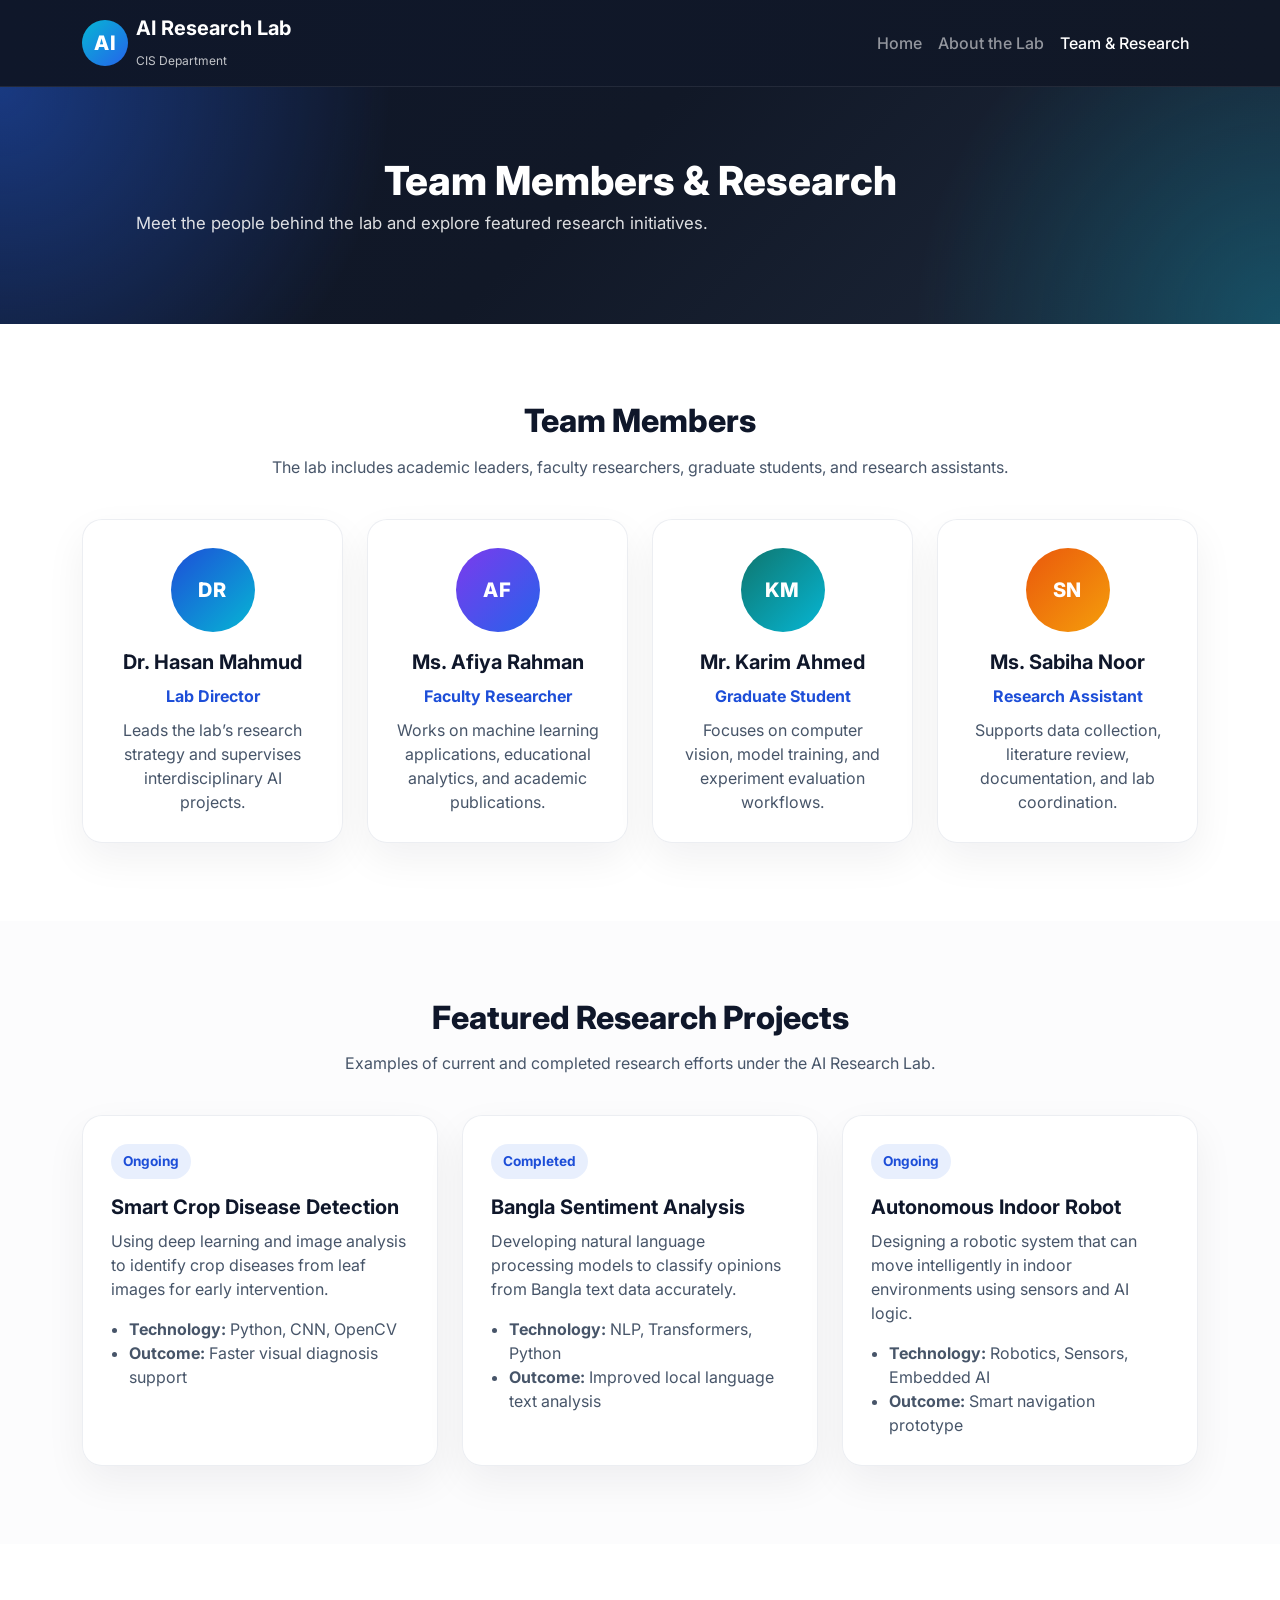
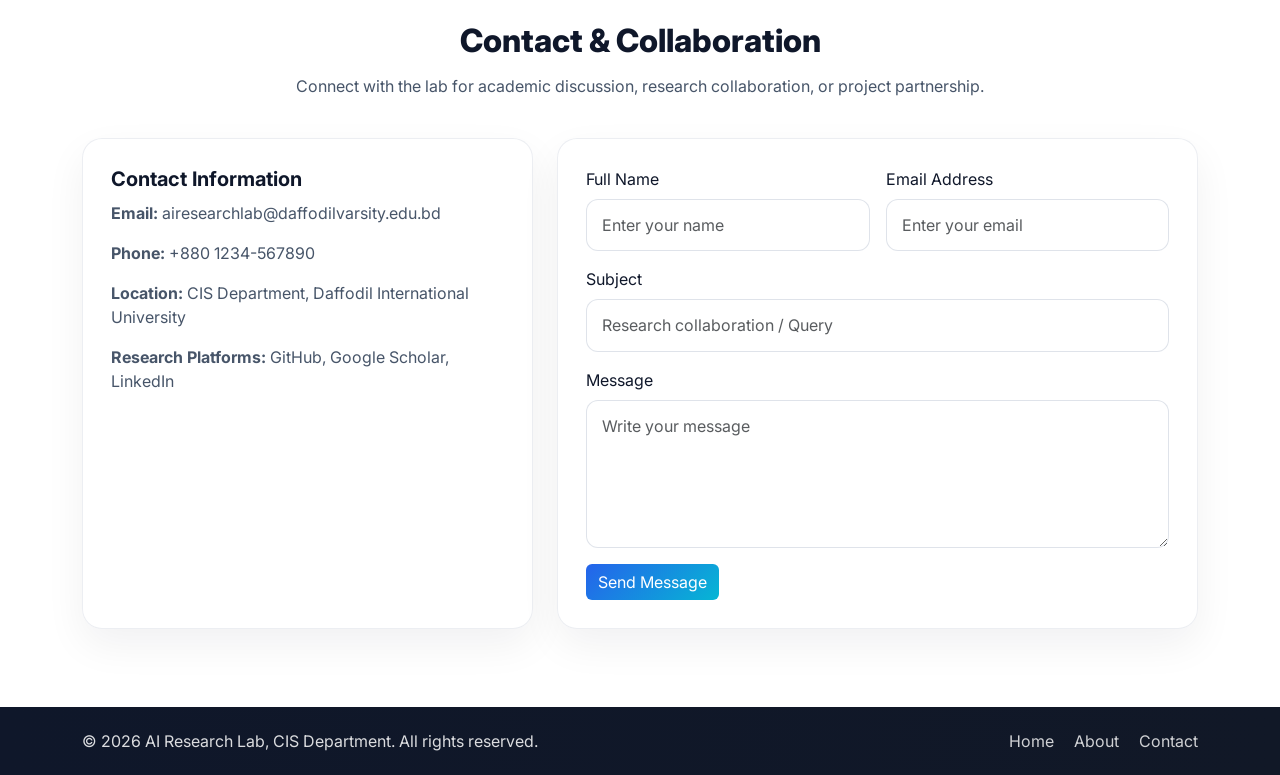
==== team.html @ 955345c6 "Add AI Research Lab website project files" ====
<!DOCTYPE html>
<html lang="en">
<head>
  <meta charset="UTF-8" />
  <meta name="viewport" content="width=device-width, initial-scale=1.0" />
  <title>AI Research Lab | Team & Research</title>
  <meta name="description" content="Meet the team members and explore ongoing AI research areas and contact information." />
  <link rel="preconnect" href="https://fonts.googleapis.com">
  <link rel="preconnect" href="https://fonts.gstatic.com" crossorigin>
  <link href="https://fonts.googleapis.com/css2?family=Inter:wght@400;500;600;700;800&display=swap" rel="stylesheet">
  <link href="https://cdn.jsdelivr.net/npm/bootstrap@5.3.3/dist/css/bootstrap.min.css" rel="stylesheet">
  <link rel="stylesheet" href="style.css" />
</head>
<body>
  <header>
    <nav class="navbar navbar-expand-lg navbar-dark custom-nav sticky-top" aria-label="Main navigation">
      <div class="container">
        <a class="navbar-brand d-flex align-items-center gap-2" href="index.html">
          <span class="logo-circle" aria-hidden="true">AI</span>
          <span>
            <strong>AI Research Lab</strong><br>
            <small class="brand-subtitle">CIS Department</small>
          </span>
        </a>
        <button class="navbar-toggler" type="button" data-bs-toggle="collapse" data-bs-target="#mainNav" aria-controls="mainNav" aria-expanded="false" aria-label="Toggle navigation">
          <span class="navbar-toggler-icon"></span>
        </button>
        <div class="collapse navbar-collapse" id="mainNav">
          <ul class="navbar-nav ms-auto mb-2 mb-lg-0">
            <li class="nav-item"><a class="nav-link" href="index.html">Home</a></li>
            <li class="nav-item"><a class="nav-link" href="about.html">About the Lab</a></li>
            <li class="nav-item"><a class="nav-link active" href="team.html">Team & Research</a></li>
          </ul>
        </div>
      </div>
    </nav>
  </header>

  <main>
    <section class="page-hero small-hero">
      <div class="container text-center">
        <h1>Team Members & Research</h1>
        <p>Meet the people behind the lab and explore featured research initiatives.</p>
      </div>
    </section>

    <section class="section-padding bg-white" id="team">
      <div class="container">
        <div class="section-heading text-center">
          <h2>Team Members</h2>
          <p>The lab includes academic leaders, faculty researchers, graduate students, and research assistants.</p>
        </div>
        <div class="row g-4 mt-1">
          <div class="col-md-6 col-xl-3">
            <article class="team-card h-100 text-center">
              <div class="avatar avatar-1">DR</div>
              <h3>Dr. Hasan Mahmud</h3>
              <p class="role">Lab Director</p>
              <p class="bio">Leads the lab’s research strategy and supervises interdisciplinary AI projects.</p>
            </article>
          </div>
          <div class="col-md-6 col-xl-3">
            <article class="team-card h-100 text-center">
              <div class="avatar avatar-2">AF</div>
              <h3>Ms. Afiya Rahman</h3>
              <p class="role">Faculty Researcher</p>
              <p class="bio">Works on machine learning applications, educational analytics, and academic publications.</p>
            </article>
          </div>
          <div class="col-md-6 col-xl-3">
            <article class="team-card h-100 text-center">
              <div class="avatar avatar-3">KM</div>
              <h3>Mr. Karim Ahmed</h3>
              <p class="role">Graduate Student</p>
              <p class="bio">Focuses on computer vision, model training, and experiment evaluation workflows.</p>
            </article>
          </div>
          <div class="col-md-6 col-xl-3">
            <article class="team-card h-100 text-center">
              <div class="avatar avatar-4">SN</div>
              <h3>Ms. Sabiha Noor</h3>
              <p class="role">Research Assistant</p>
              <p class="bio">Supports data collection, literature review, documentation, and lab coordination.</p>
            </article>
          </div>
        </div>
      </div>
    </section>

    <section class="section-padding bg-light-subtle" id="research">
      <div class="container">
        <div class="section-heading text-center">
          <h2>Featured Research Projects</h2>
          <p>Examples of current and completed research efforts under the AI Research Lab.</p>
        </div>
        <div class="row g-4 mt-1">
          <div class="col-lg-4">
            <article class="project-card h-100">
              <span class="project-tag">Ongoing</span>
              <h3>Smart Crop Disease Detection</h3>
              <p>Using deep learning and image analysis to identify crop diseases from leaf images for early intervention.</p>
              <ul>
                <li><strong>Technology:</strong> Python, CNN, OpenCV</li>
                <li><strong>Outcome:</strong> Faster visual diagnosis support</li>
              </ul>
            </article>
          </div>
          <div class="col-lg-4">
            <article class="project-card h-100">
              <span class="project-tag">Completed</span>
              <h3>Bangla Sentiment Analysis</h3>
              <p>Developing natural language processing models to classify opinions from Bangla text data accurately.</p>
              <ul>
                <li><strong>Technology:</strong> NLP, Transformers, Python</li>
                <li><strong>Outcome:</strong> Improved local language text analysis</li>
              </ul>
            </article>
          </div>
          <div class="col-lg-4">
            <article class="project-card h-100">
              <span class="project-tag">Ongoing</span>
              <h3>Autonomous Indoor Robot</h3>
              <p>Designing a robotic system that can move intelligently in indoor environments using sensors and AI logic.</p>
              <ul>
                <li><strong>Technology:</strong> Robotics, Sensors, Embedded AI</li>
                <li><strong>Outcome:</strong> Smart navigation prototype</li>
              </ul>
            </article>
          </div>
        </div>
      </div>
    </section>

    <section class="section-padding bg-white" id="contact">
      <div class="container">
        <div class="section-heading text-center">
          <h2>Contact & Collaboration</h2>
          <p>Connect with the lab for academic discussion, research collaboration, or project partnership.</p>
        </div>
        <div class="row g-4 mt-1">
          <div class="col-lg-5">
            <div class="content-panel h-100">
              <h3>Contact Information</h3>
              <p><strong>Email:</strong> airesearchlab@daffodilvarsity.edu.bd</p>
              <p><strong>Phone:</strong> +880 1234-567890</p>
              <p><strong>Location:</strong> CIS Department, Daffodil International University</p>
              <p><strong>Research Platforms:</strong> GitHub, Google Scholar, LinkedIn</p>
            </div>
          </div>
          <div class="col-lg-7">
            <form class="contact-form" aria-label="Contact form">
              <div class="row g-3">
                <div class="col-md-6">
                  <label for="name" class="form-label">Full Name</label>
                  <input type="text" class="form-control" id="name" placeholder="Enter your name" required>
                </div>
                <div class="col-md-6">
                  <label for="email" class="form-label">Email Address</label>
                  <input type="email" class="form-control" id="email" placeholder="Enter your email" required>
                </div>
                <div class="col-12">
                  <label for="subject" class="form-label">Subject</label>
                  <input type="text" class="form-control" id="subject" placeholder="Research collaboration / Query" required>
                </div>
                <div class="col-12">
                  <label for="message" class="form-label">Message</label>
                  <textarea class="form-control" id="message" rows="5" placeholder="Write your message" required></textarea>
                </div>
                <div class="col-12">
                  <button type="submit" class="btn btn-primary">Send Message</button>
                </div>
              </div>
            </form>
          </div>
        </div>
      </div>
    </section>
  </main>

  <footer class="site-footer">
    <div class="container d-flex flex-column flex-md-row justify-content-between align-items-center gap-3">
      <p class="mb-0">© 2026 AI Research Lab, CIS Department. All rights reserved.</p>
      <div class="footer-links">
        <a href="index.html">Home</a>
        <a href="about.html">About</a>
        <a href="#contact">Contact</a>
      </div>
    </div>
  </footer>

  <script src="https://cdn.jsdelivr.net/npm/bootstrap@5.3.3/dist/js/bootstrap.bundle.min.js"></script>
  <script src="script.js"></script>
</body>
</html>
---- style.css ----
:root {
  --bg-dark: #0f172a;
  --bg-dark-2: #111827;
  --primary: #2563eb;
  --primary-dark: #1d4ed8;
  --accent: #06b6d4;
  --text-main: #0f172a;
  --text-soft: #475569;
  --card-bg: rgba(255, 255, 255, 0.92);
  --border-soft: rgba(148, 163, 184, 0.18);
}

* {
  box-sizing: border-box;
}

html {
  scroll-behavior: smooth;
}

body {
  margin: 0;
  font-family: 'Inter', sans-serif;
  color: var(--text-main);
  background: #f8fafc;
}

img {
  max-width: 100%;
}

.custom-nav {
  background: linear-gradient(90deg, var(--bg-dark), var(--bg-dark-2));
  border-bottom: 1px solid rgba(255,255,255,0.08);
}

.logo-circle {
  width: 46px;
  height: 46px;
  display: inline-flex;
  align-items: center;
  justify-content: center;
  border-radius: 50%;
  background: linear-gradient(135deg, var(--accent), var(--primary));
  color: #fff;
  font-weight: 800;
  letter-spacing: 0.5px;
}

.brand-subtitle {
  color: rgba(255,255,255,0.75);
  font-size: 0.75rem;
}

.navbar .nav-link {
  font-weight: 500;
}

.navbar .nav-link.active,
.navbar .nav-link:hover {
  color: #ffffff !important;
}

.hero-section,
.page-hero {
  background:
    radial-gradient(circle at top left, rgba(37, 99, 235, 0.45), transparent 30%),
    radial-gradient(circle at bottom right, rgba(6, 182, 212, 0.28), transparent 28%),
    linear-gradient(135deg, #0f172a 0%, #111827 45%, #1e293b 100%);
  color: #fff;
}

.hero-section {
  padding: 90px 0 80px;
}

.page-hero {
  padding: 72px 0;
}

.small-hero h1,
.hero-title {
  font-weight: 800;
  line-height: 1.1;
}

.hero-title {
  font-size: clamp(2.3rem, 4vw, 4rem);
}

.hero-text,
.page-hero p {
  color: rgba(255,255,255,0.86);
  font-size: 1.05rem;
  max-width: 680px;
}

.hero-badge {
  font-weight: 600;
  padding: 0.65rem 0.95rem;
}

.hero-card {
  position: relative;
  min-height: 380px;
  border-radius: 24px;
  background: rgba(255,255,255,0.08);
  border: 1px solid rgba(255,255,255,0.12);
  overflow: hidden;
  display: flex;
  align-items: flex-end;
}

.hero-card-content {
  position: relative;
  z-index: 2;
  padding: 30px;
  background: linear-gradient(to top, rgba(15,23,42,0.9), rgba(15,23,42,0.35));
  width: 100%;
}

.hero-card-content h2 {
  font-size: 1.7rem;
  font-weight: 700;
}

.hero-card-content p {
  margin: 0;
  color: rgba(255,255,255,0.86);
}

.ai-grid {
  position: absolute;
  inset: 0;
}

.grid-node {
  position: absolute;
  width: 18px;
  height: 18px;
  border-radius: 50%;
  background: linear-gradient(135deg, #22d3ee, #3b82f6);
  box-shadow: 0 0 24px rgba(34, 211, 238, 0.5);
}

.grid-node:nth-child(1) { top: 18%; left: 20%; }
.grid-node:nth-child(2) { top: 30%; left: 58%; }
.grid-node:nth-child(3) { top: 52%; left: 32%; }
.grid-node:nth-child(4) { top: 62%; left: 74%; }
.grid-node:nth-child(5) { top: 22%; left: 78%; }
.grid-node:nth-child(6) { top: 70%; left: 14%; }

.grid-line {
  position: absolute;
  height: 2px;
  background: linear-gradient(90deg, rgba(34,211,238,0), rgba(59,130,246,0.85), rgba(34,211,238,0));
  transform-origin: left center;
}

.line-1 {
  width: 42%;
  top: 28%;
  left: 21%;
  transform: rotate(13deg);
}

.line-2 {
  width: 48%;
  top: 55%;
  left: 15%;
  transform: rotate(-12deg);
}

.line-3 {
  width: 30%;
  top: 42%;
  left: 48%;
  transform: rotate(34deg);
}

.section-padding {
  padding: 78px 0;
}

.section-heading {
  max-width: 760px;
  margin: 0 auto 12px;
}

.section-heading h2 {
  font-size: clamp(1.8rem, 2.5vw, 2.7rem);
  font-weight: 800;
  margin-bottom: 14px;
}

.section-heading p,
.content-text,
.content-panel p,
.goal-card p,
.feature-card p,
.team-card p,
.project-card p,
.project-card li {
  color: var(--text-soft);
}

.feature-card,
.content-panel,
.goal-card,
.team-card,
.project-card,
.stats-panel,
.contact-form {
  background: var(--card-bg);
  border: 1px solid var(--border-soft);
  border-radius: 20px;
  box-shadow: 0 16px 40px rgba(15, 23, 42, 0.06);
}

.feature-card,
.goal-card,
.team-card,
.project-card,
.contact-form,
.content-panel {
  padding: 28px;
}

.icon-box {
  width: 58px;
  height: 58px;
  border-radius: 16px;
  display: inline-flex;
  align-items: center;
  justify-content: center;
  font-weight: 800;
  background: linear-gradient(135deg, rgba(6,182,212,0.16), rgba(37,99,235,0.18));
  color: var(--primary-dark);
  margin-bottom: 18px;
}

.feature-card h3,
.goal-card h3,
.content-panel h2,
.content-panel h3,
.team-card h3,
.project-card h3 {
  font-size: 1.25rem;
  font-weight: 700;
  margin-bottom: 10px;
}

.custom-list {
  padding-left: 1.15rem;
  color: var(--text-soft);
}

.custom-list li {
  margin-bottom: 10px;
}

.stats-panel {
  display: grid;
  grid-template-columns: repeat(2, 1fr);
  gap: 18px;
  padding: 24px;
}

.stat-item {
  background: linear-gradient(135deg, rgba(37,99,235,0.07), rgba(6,182,212,0.08));
  border-radius: 18px;
  padding: 24px 18px;
  text-align: center;
}

.stat-item h3 {
  font-size: 2rem;
  font-weight: 800;
  margin: 0 0 8px;
  color: var(--primary-dark);
}

.stat-item p {
  margin: 0;
  color: var(--text-soft);
}

.accent-panel {
  background: linear-gradient(135deg, rgba(37,99,235,0.08), rgba(6,182,212,0.12));
}

.avatar {
  width: 84px;
  height: 84px;
  margin: 0 auto 18px;
  border-radius: 50%;
  display: flex;
  align-items: center;
  justify-content: center;
  color: #fff;
  font-weight: 800;
  letter-spacing: 0.6px;
  font-size: 1.25rem;
}

.avatar-1 { background: linear-gradient(135deg, #1d4ed8, #06b6d4); }
.avatar-2 { background: linear-gradient(135deg, #7c3aed, #2563eb); }
.avatar-3 { background: linear-gradient(135deg, #0f766e, #06b6d4); }
.avatar-4 { background: linear-gradient(135deg, #ea580c, #f59e0b); }

.role {
  font-weight: 700;
  color: var(--primary-dark) !important;
  margin-bottom: 10px;
}

.bio {
  margin-bottom: 0;
}

.project-card ul {
  padding-left: 1.1rem;
  margin-bottom: 0;
}

.project-tag {
  display: inline-block;
  padding: 0.45rem 0.75rem;
  border-radius: 999px;
  background: rgba(37,99,235,0.1);
  color: var(--primary-dark);
  font-size: 0.85rem;
  font-weight: 700;
  margin-bottom: 16px;
}

.contact-form .form-control {
  border-radius: 12px;
  padding: 0.82rem 0.95rem;
  border-color: rgba(148, 163, 184, 0.3);
}

.contact-form .form-control:focus {
  box-shadow: 0 0 0 0.2rem rgba(37, 99, 235, 0.15);
  border-color: rgba(37,99,235,0.5);
}

.btn-primary {
  background: linear-gradient(135deg, var(--primary), var(--accent));
  border: none;
}

.btn-primary:hover,
.btn-primary:focus {
  background: linear-gradient(135deg, var(--primary-dark), #0891b2);
}

.site-footer {
  background: linear-gradient(90deg, var(--bg-dark), var(--bg-dark-2));
  color: rgba(255,255,255,0.85);
  padding: 22px 0;
}

.footer-links a {
  color: rgba(255,255,255,0.8);
  text-decoration: none;
  margin-left: 16px;
}

.footer-links a:hover {
  color: #fff;
}

@media (max-width: 991.98px) {
  .hero-section {
    padding: 70px 0 60px;
  }

  .hero-card {
    min-height: 320px;
  }
}

@media (max-width: 767.98px) {
  .section-padding {
    padding: 60px 0;
  }

  .hero-text,
  .page-hero p {
    font-size: 0.98rem;
  }

  .stats-panel {
    grid-template-columns: 1fr;
  }

  .feature-card,
  .goal-card,
  .team-card,
  .project-card,
  .contact-form,
  .content-panel {
    padding: 22px;
  }

  .footer-links a {
    margin: 0 8px;
  }
}
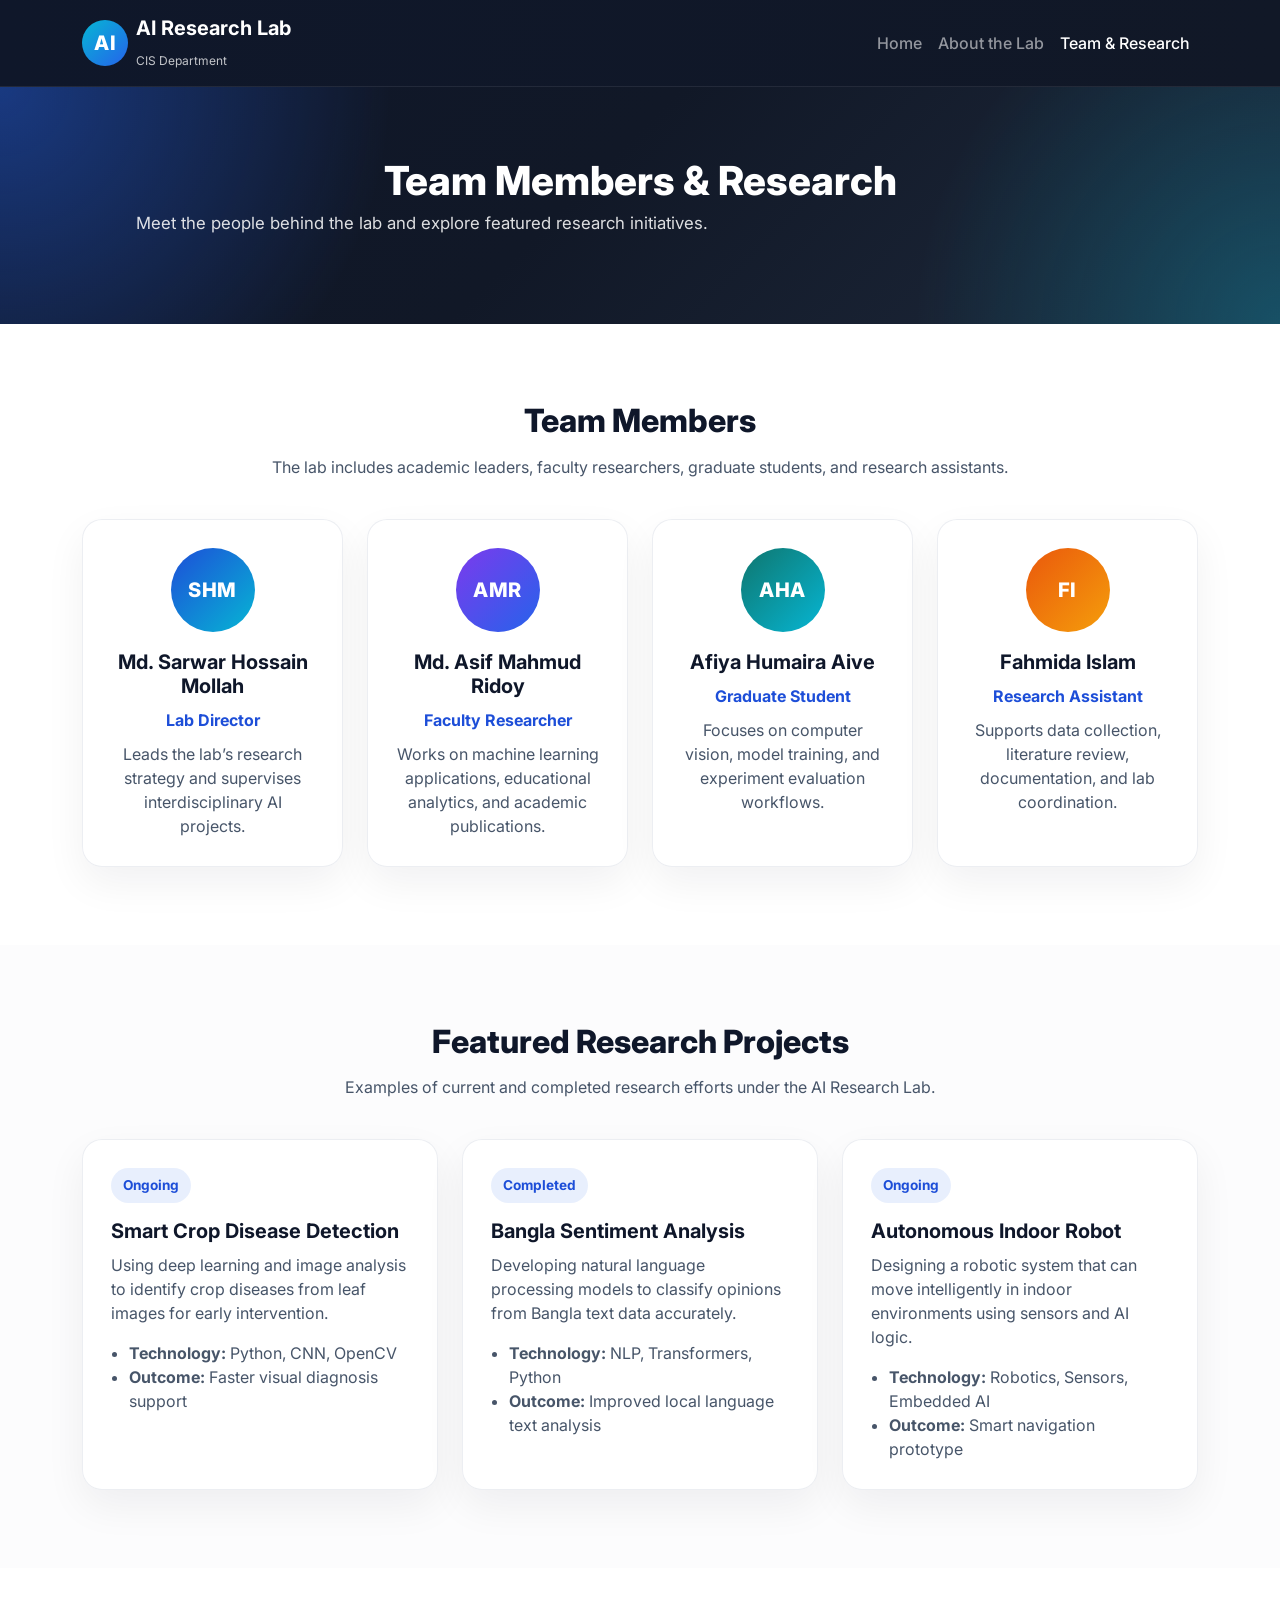
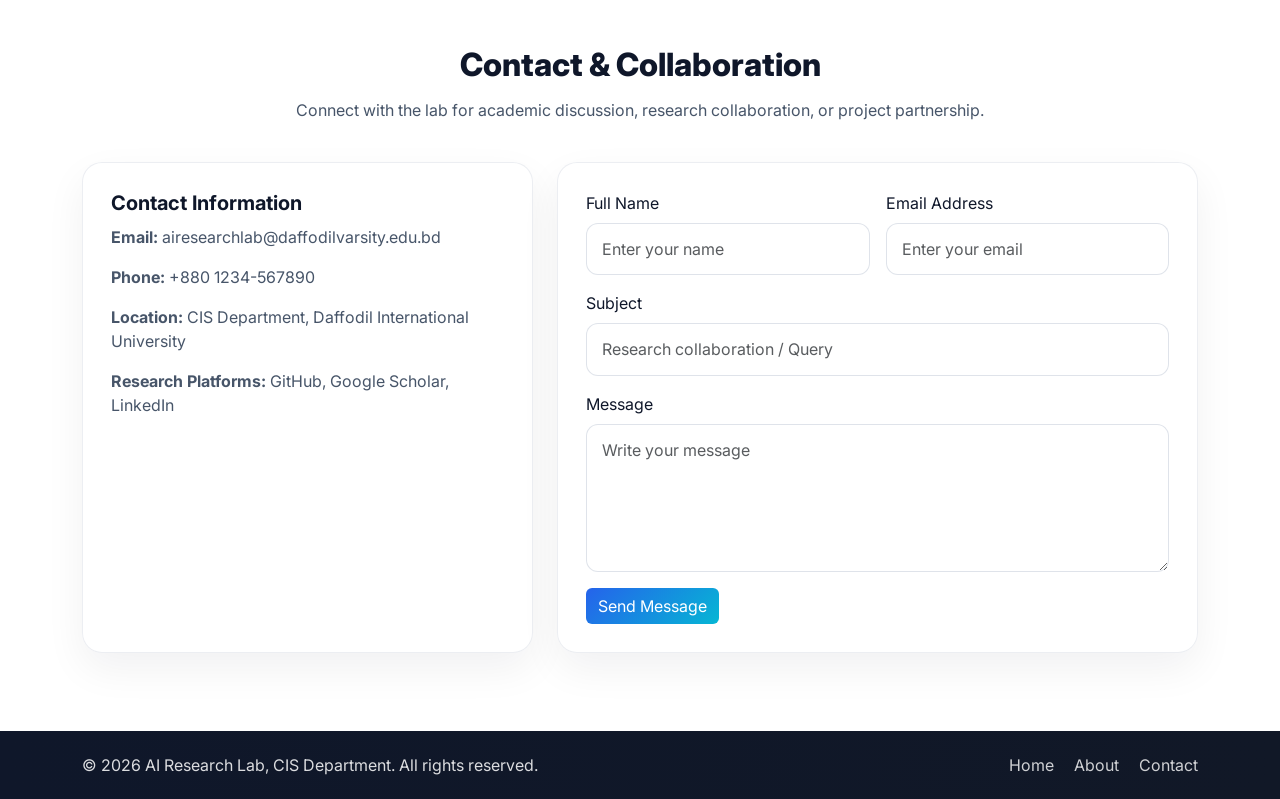
==== commit bf965d70: "Add files via upload" ====
--- a/team.html
+++ b/team.html
@@ -53,32 +53,32 @@
         <div class="row g-4 mt-1">
           <div class="col-md-6 col-xl-3">
             <article class="team-card h-100 text-center">
-              <div class="avatar avatar-1">DR</div>
-              <h3>Dr. Hasan Mahmud</h3>
+              <div class="avatar avatar-1">SHM</div>
+              <h3>Md. Sarwar Hossain Mollah</h3>
               <p class="role">Lab Director</p>
               <p class="bio">Leads the lab’s research strategy and supervises interdisciplinary AI projects.</p>
             </article>
           </div>
           <div class="col-md-6 col-xl-3">
             <article class="team-card h-100 text-center">
-              <div class="avatar avatar-2">AF</div>
-              <h3>Ms. Afiya Rahman</h3>
+              <div class="avatar avatar-2">AMR</div>
+              <h3>Md. Asif Mahmud Ridoy</h3>
               <p class="role">Faculty Researcher</p>
               <p class="bio">Works on machine learning applications, educational analytics, and academic publications.</p>
             </article>
           </div>
           <div class="col-md-6 col-xl-3">
             <article class="team-card h-100 text-center">
-              <div class="avatar avatar-3">KM</div>
-              <h3>Mr. Karim Ahmed</h3>
+              <div class="avatar avatar-3">AHA</div>
+              <h3>Afiya Humaira Aive</h3>
               <p class="role">Graduate Student</p>
               <p class="bio">Focuses on computer vision, model training, and experiment evaluation workflows.</p>
             </article>
           </div>
           <div class="col-md-6 col-xl-3">
             <article class="team-card h-100 text-center">
-              <div class="avatar avatar-4">SN</div>
-              <h3>Ms. Sabiha Noor</h3>
+              <div class="avatar avatar-4">FI</div>
+              <h3>Fahmida Islam</h3>
               <p class="role">Research Assistant</p>
               <p class="bio">Supports data collection, literature review, documentation, and lab coordination.</p>
             </article>
